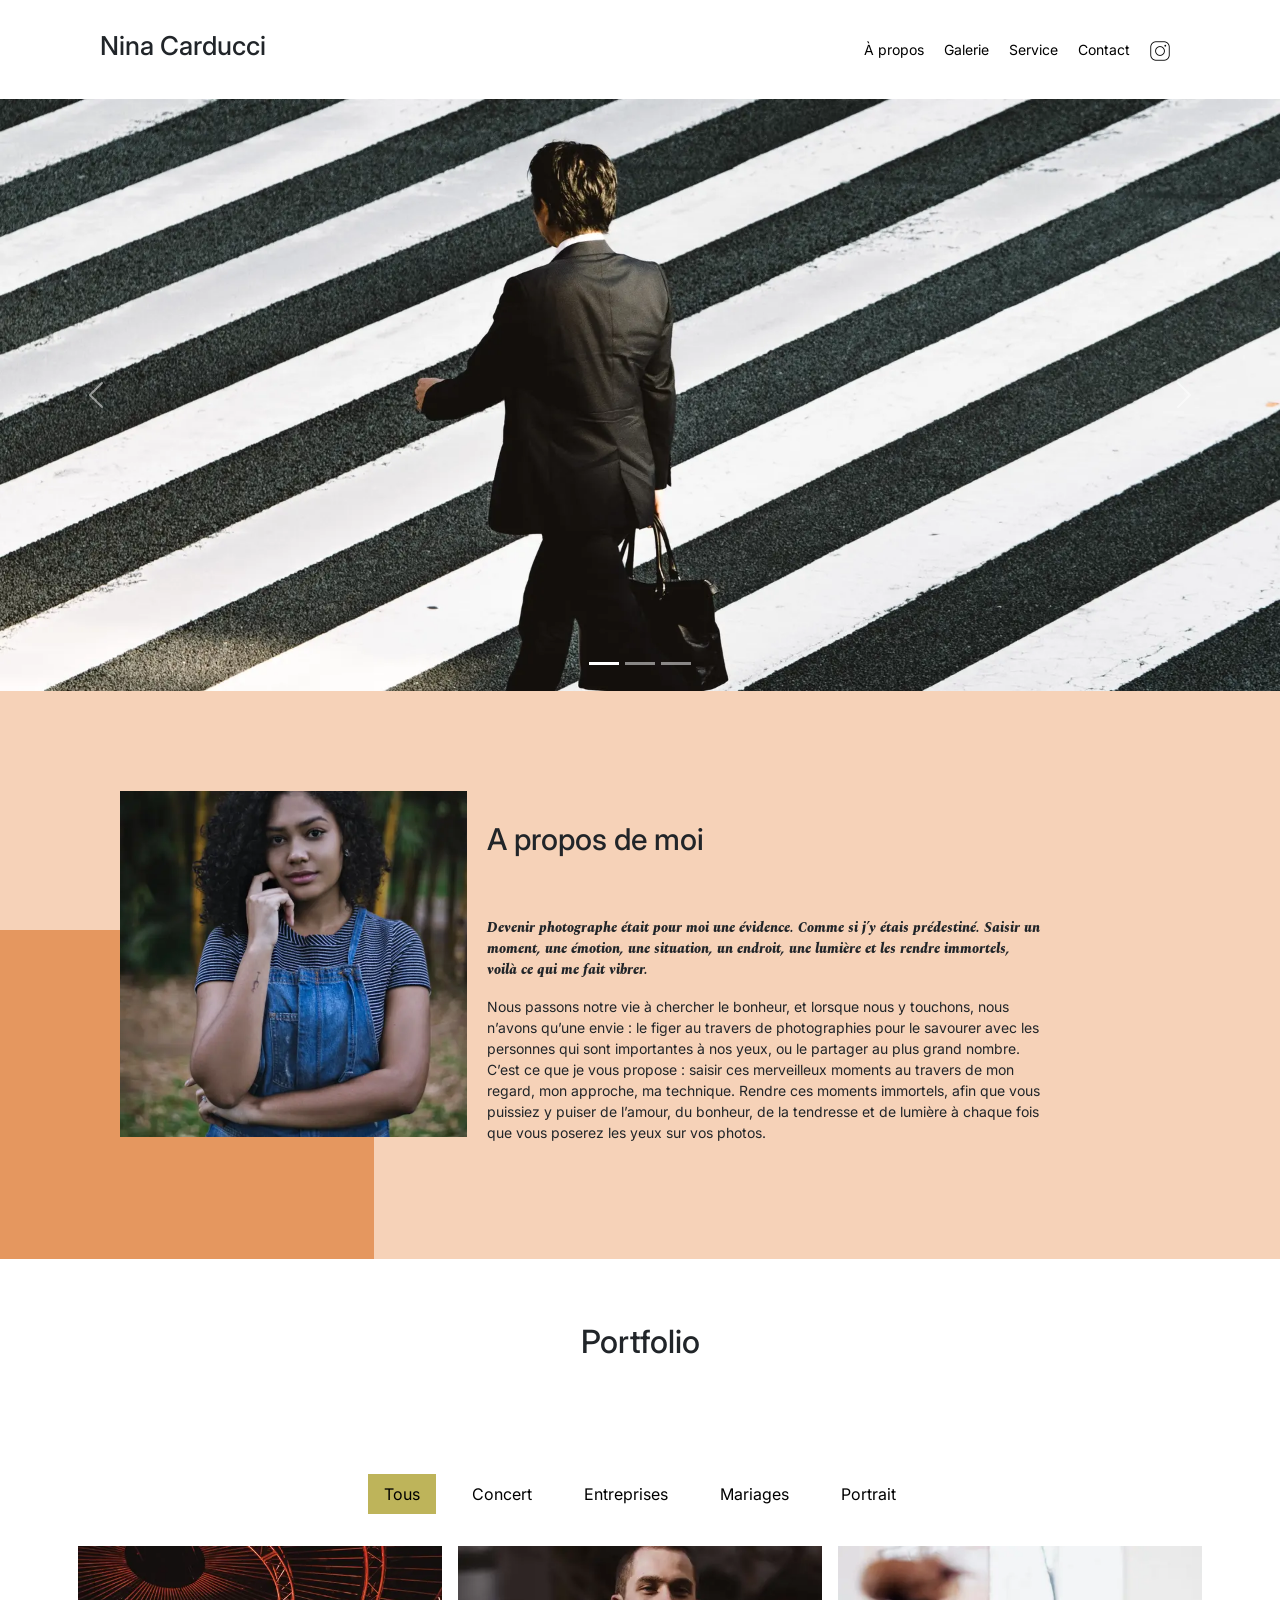
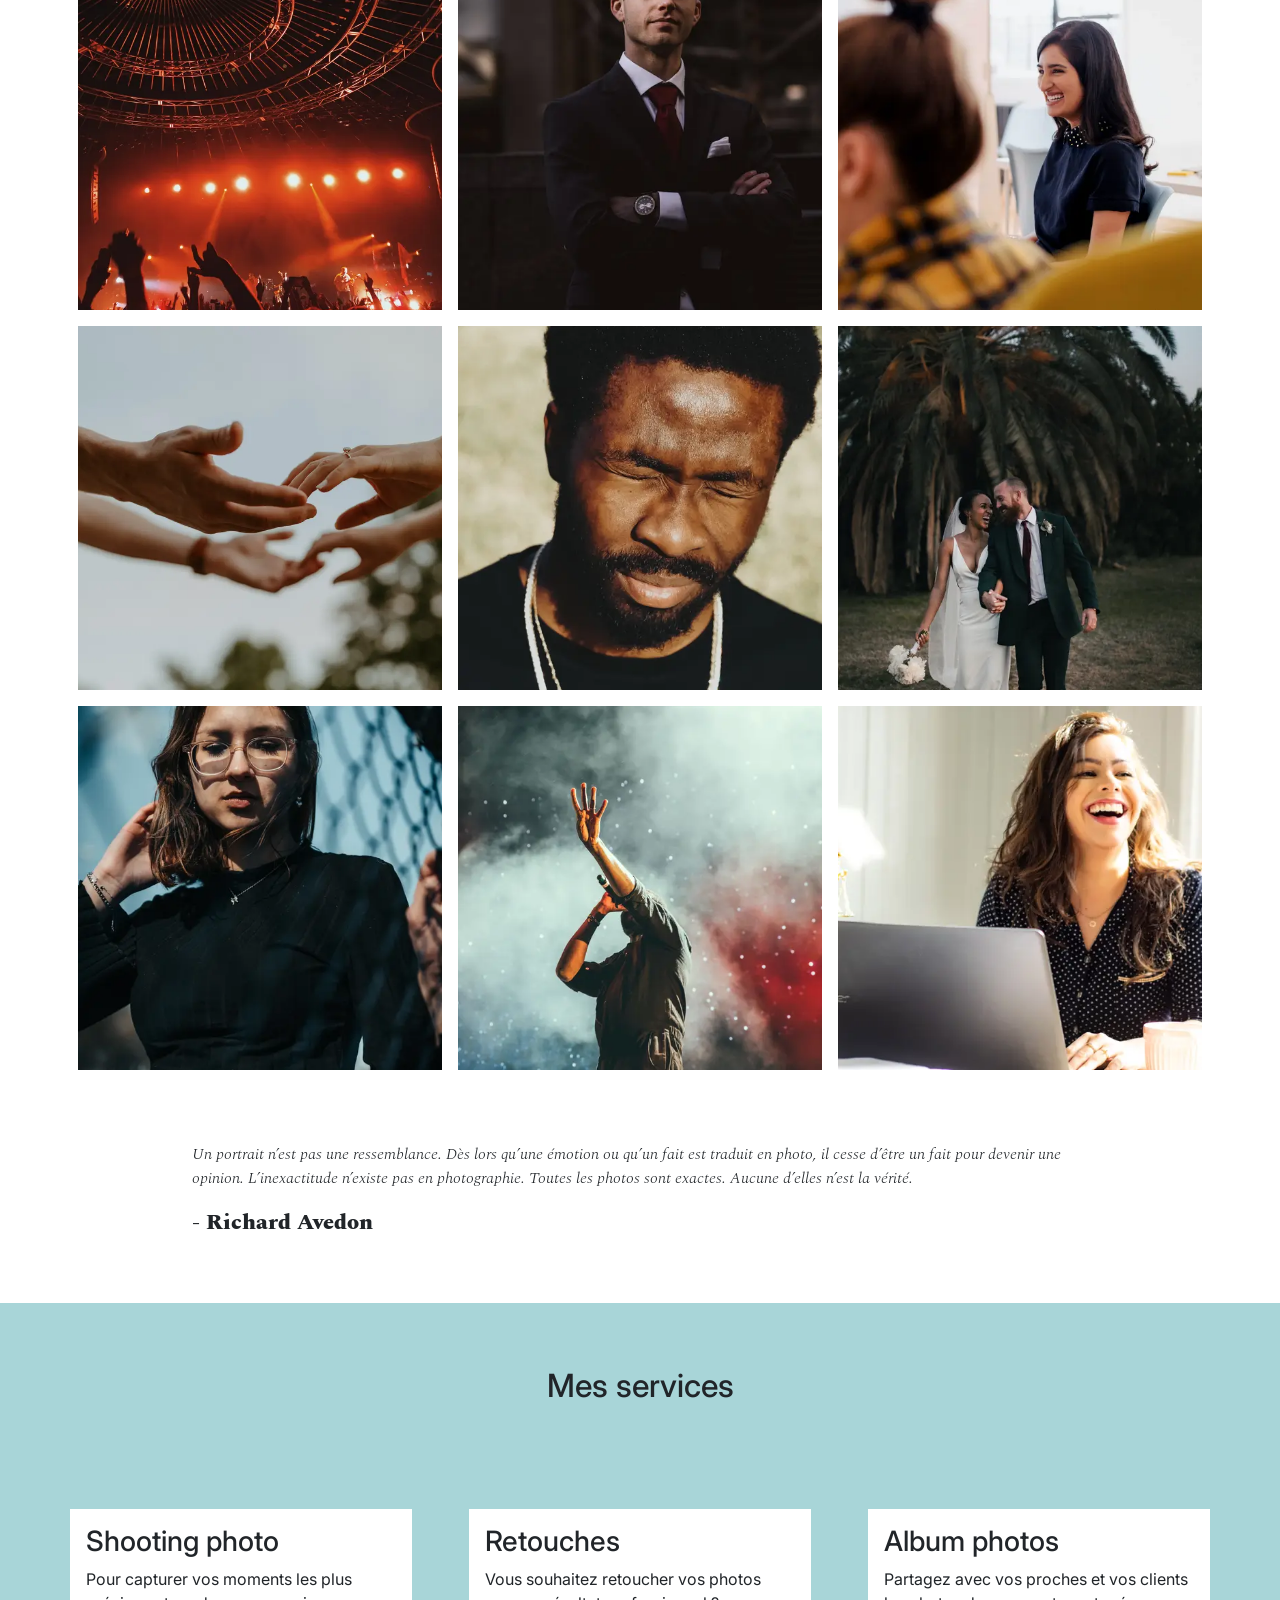
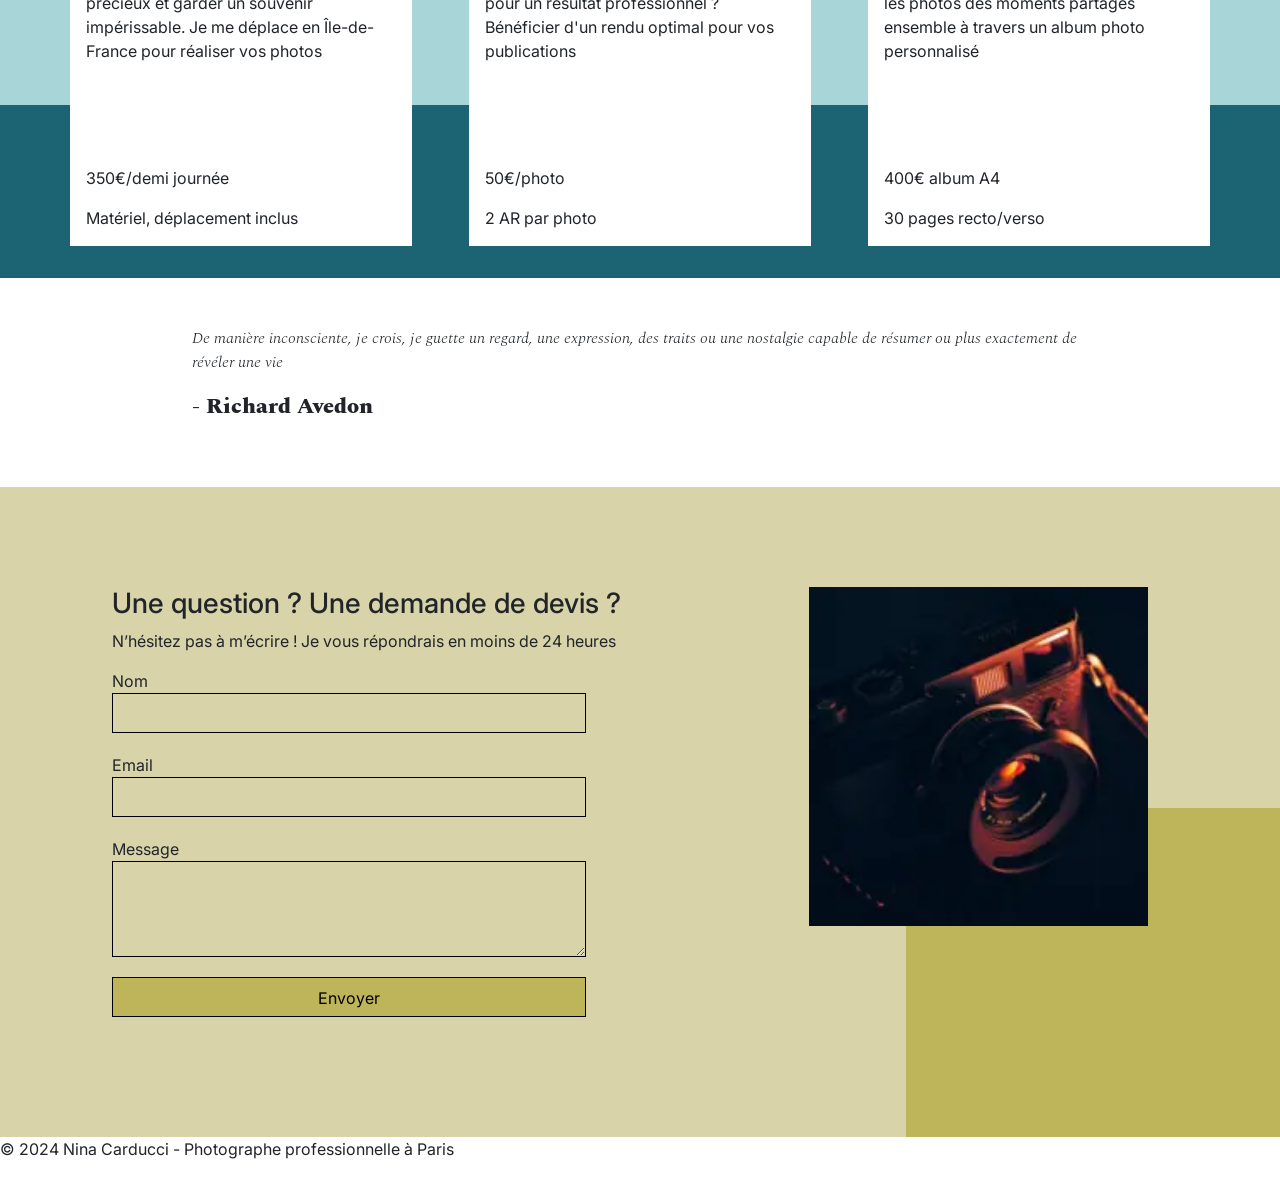
==== index.html @ 39715ab3 "Restructuration : déplacement du site à la racine + suppression .vscode" ====
<!DOCTYPE html>
<html lang="fr">
<head>
	<meta name="viewport" content="width=device-width, initial-scale=1.0">
	<link rel="stylesheet" href="./assets/bootstrap/bootstrap.min.css">
	<link rel="stylesheet" href="./assets/style.css">
	<link rel="preconnect" href="https://fonts.googleapis.com">
	<link rel="preconnect" href="https://fonts.gstatic.com" crossorigin>
	<link href="https://fonts.googleapis.com/css2?family=Inter&family=Spectral:ital,wght@0,400;1,300;1,400;1,800&display=swap" rel="stylesheet" media="print" onload="this.media='all'">
	<link rel="preload" href="./assets/images/slider/ryoji-iwata-wUZjnOv7t0g-unsplash.webp" as="image" fetchpriority="high">
	<meta charset="UTF-8">
	<title>Nina Carducci  Photographe professionnelle</title>
	<meta name="description" content="Nina Carducci, photographe professionnelle à Paris. Portraits, mariages, événements et shooting photo en Île-de-France. Devis gratuit.">
	<script src="./assets/bootstrap/bootstrap.bundle.min.js" defer></script>
	<script src="https://code.jquery.com/jquery-3.4.1.min.js" integrity="sha256-CSXorXvZcTkaix6Yvo6HppcZGetbYMGWSFlBw8HfCJo=" crossorigin="anonymous" defer></script>
	<script src="./assets/maugallery.js" defer></script>
	<script src="./assets/scripts.js" defer></script>
</head>
<body>
<header class="top-header">
	<h1 class="name">Nina Carducci</h1>
	<nav class="nav">   
		<ul>
			<li><a href="#about">À propos</a></li>
			<li><a href="#gallery">Galerie</a></li>
			<li><a href="#services">Service</a></li>
			<li><a href="#contact">Contact</a></li>
			<li><a class="social-link" href="https://www.instagram.com/ninacarducci.photo/?hl=fr" target="_blank"><img src="assets/images/instagram.png" alt="Instagram de Nina Carducci"></a></li>
		</ul>
	</nav>
</header>
<main>
<section id="header" aria-label="Bannière principale">

	<div id="carouselExampleIndicators" class="carousel slide" data-bs-ride="carousel">
		<div class="carousel-indicators">
			<button type="button" data-bs-target="#carouselExampleIndicators" data-bs-slide-to="0" class="active" aria-current="true" aria-label="Slide 1"></button>
			<button type="button" data-bs-target="#carouselExampleIndicators" data-bs-slide-to="1" aria-label="Slide 2"></button>
			<button type="button" data-bs-target="#carouselExampleIndicators" data-bs-slide-to="2" aria-label="Slide 3"></button>
		</div>
		<div class="carousel-inner">
			<div class="carousel-item active">
				<img src="./assets/images/slider/ryoji-iwata-wUZjnOv7t0g-unsplash.webp" width="1920" height="888" class="d-block w-100" alt="Photographe en action lors d'un événement" fetchpriority="high">
			</div>
			<div class="carousel-item">
				<img src="./assets/images/slider/nicholas-green-nPz8akkUmDI-unsplash.webp" width="1920" height="888" class="d-block w-100" alt="Séance photo professionnelle en lumière naturelle">
			</div>
			<div class="carousel-item">
				<img src="./assets/images/slider/edward-cisneros-3_h6-1NPDGw-unsplash.webp" width="1920" height="887" class="d-block w-100" alt="Portrait capturé lors d'un shooting photo">
			</div>
		</div>
		<button class="carousel-control-prev" type="button" data-bs-target="#carouselExampleIndicators" data-bs-slide="prev">
			<span class="carousel-control-prev-icon" aria-hidden="true"></span>
			<span class="visually-hidden">Previous</span>
		</button>
		<button class="carousel-control-next" type="button" data-bs-target="#carouselExampleIndicators" data-bs-slide="next">
			<span class="carousel-control-next-icon" aria-hidden="true"></span>
			<span class="visually-hidden">Next</span>
		</button>
	</div>
</section>
<section id="about" aria-labelledby="about-title">
	<div class="picture left">
				<img src="./assets/images/nina.webp" alt="Nina Carducci, photographe professionnelle" loading="lazy">
	</div>
	<div id="about-me">
		<h2 id="about-title" class="about-me__title">A propos de moi</h2>
		<p class="about-me__introduction">Devenir photographe était pour moi une évidence. Comme si j’y étais prédestiné. Saisir un moment, une émotion, une situation, un endroit, une lumière et les rendre immortels, voilà ce qui me fait vibrer.</p>
		<p>Nous passons notre vie à chercher le bonheur, et lorsque nous y touchons, nous n’avons qu’une envie : le figer au travers de photographies pour le savourer avec les personnes qui sont importantes à nos yeux, ou le partager au plus grand nombre.
			C’est ce que je vous propose : saisir ces merveilleux moments au travers de mon regard, mon approche, ma technique. Rendre ces moments immortels, afin que vous puissiez y puiser de l’amour, du bonheur, de la tendresse et de lumière à chaque fois que vous poserez les yeux sur vos photos.</p>
	</div>
</section>
<section id="gallery" aria-labelledby="gallery-title">
	<h2 id="gallery-title" class="title">Portfolio</h2>
	<div class="container py-3">
		<div class="gallery" style="display: none">
			<img data-gallery-tag="Concert" class="gallery-item" src="./assets/images/gallery/concerts/aaron-paul-wnX-fXzB6Cw-unsplash.webp" alt="Photo de concert prise par Nina Carducci" loading="lazy"/>
			<img data-gallery-tag="Entreprises" class="gallery-item" src="./assets/images/gallery/entreprise/ali-morshedlou-WMD64tMfc4k-unsplash.webp" alt="Portrait professionnel en entreprise" loading="lazy"/>
			<img data-gallery-tag="Entreprises" class="gallery-item" src="./assets/images/gallery/entreprise/jason-goodman-tHO1_OuKbg0-unsplash.webp" alt="Shooting photo corporate" loading="lazy"/>
			<img data-gallery-tag="Mariages" class="gallery-item" src="./assets/images/gallery/mariage/hannah-busing-RvF2R_qMpRk-unsplash.webp" alt="Photo de mariage capturée par Nina Carducci" loading="lazy"/>
			<img data-gallery-tag="Portrait" class="gallery-item" src="./assets/images/gallery/portraits/ade-tunji-rVkhWWZFAtQ-unsplash.webp" alt="Portrait artistique en studio" loading="lazy"/>
			<img data-gallery-tag="Mariages" class="gallery-item" src="./assets/images/gallery/mariage/jakob-owens-SiniLJkXhMc-unsplash.webp" alt="Moments de bonheur lors d'un mariage" loading="lazy"/>
			<img data-gallery-tag="Portrait" class="gallery-item" src="./assets/images/gallery/portraits/nino-van-prattenburg--443cl1uR_8-unsplash.webp" alt="Portrait expressif en lumière naturelle" loading="lazy"/>
			<img data-gallery-tag="Concert" class="gallery-item" src="./assets/images/gallery/concerts/austin-neill-hgO1wFPXl3I-unsplash.webp" alt="Ambiance d'un concert en photographie" loading="lazy"/>
			<img data-gallery-tag="Entreprises" class="gallery-item" src="./assets/images/gallery/entreprise/mateus-campos-felipe-Fsgzm8N0hIY-unsplash.webp" alt="Portrait d'entrepreneur professionnel" loading="lazy"/>
		</div>
	</div>
	<div class="quote">
		<figure>
			<blockquote>
				<p class="quote__text">Un portrait n’est pas une ressemblance. Dès lors qu’une émotion ou qu’un fait est traduit en photo, il cesse d’être un fait pour devenir une opinion. L’inexactitude n’existe pas en photographie. Toutes les photos sont exactes. Aucune d’elles n’est la vérité.</p>
			</blockquote>
			<figcaption class="quote__author">- Richard Avedon</figcaption>
		</figure>
	</div>
</section>
<section id="services" aria-labelledby="services-title">
	<h2 id="services-title" class="title">Mes services</h2>
	<div class="container">
		<div class="service">
			<div class="service__description">
				<h3>Shooting photo</h3>
				<p>Pour capturer vos moments les plus précieux et garder un souvenir impérissable. Je me déplace en Île-de-France pour réaliser vos photos</p>
			</div>
			<div class="service__price">
			<p class="service__price-title">350€/demi journée</p>
				<span>Matériel, déplacement inclus</span>
			</div>

		</div>
		<div class="service">
			<div class="service__description">
				<h3>Retouches</h3>
				<p>Vous souhaitez retoucher vos photos pour un résultat professionnel ? Bénéficier d'un rendu optimal pour vos publications</p>
			</div>
			<div class="service__price">
				<p class="service__price-title">50€/photo</p>
				<span>2 AR par photo</span>
			</div>
		</div>
		<div class="service">
			<div class="service__description">
				<h3>Album photos</h3>
				<p>Partagez avec vos proches et vos clients les photos des moments partagés ensemble à travers un album photo personnalisé</p>
			</div>
			<div class="service__price">
				<p class="service__price-title">400€ album A4</p>
				<span>30 pages recto/verso</span>
			</div>
		</div>
	</div>
</section>
<section class="quote" aria-label="Citation">
	<figure>
		<blockquote>
			<p class="quote__text">De manière inconsciente, je crois, je guette un regard, une expression, des traits ou une nostalgie capable de résumer ou plus exactement de révéler une vie</p>
		</blockquote>
		<figcaption class="quote__author">- Richard Avedon</figcaption>
	</figure>
</section>
<section id="contact" aria-labelledby="contact-title">
	<div class="container">
		<div class="form-container">
			<h3 id="contact-title">Une question ? Une demande de devis ?</h3>
			<p> N’hésitez pas à m’écrire ! Je vous répondrais en moins de 24 heures</p>
			<form action="" method="post">
				<label for="nom">Nom</label>
				<input type="text" name="nom" id="nom">
				<label for="email">Email</label>
				<input type="email" name="email" id="email">
				<label for="message">Message</label>
				<textarea name="message" id="message" cols="30" rows="10"></textarea>
				<input type="submit" value="Envoyer"/>
			</form>
		</div>
		<div class="picture right">
			<img src="./assets/images/camera.webp" alt="" loading="lazy">
		</div>
	</div>
</section>
</main>
<footer class="footer">
	<p>&copy; 2024 Nina Carducci - Photographe professionnelle à Paris</p>
</footer>
</body>
</html>
---- assets/style.css ----
body {
	max-width: 1920px;
	margin: auto;
}
* {
	font-family: 'Inter';
	font-style: normal;
}
.carousel-item img {
	height: auto;
}
.top-header {
	background-color: white;
	position: sticky;
	top:0;
	z-index: 1000;
	display: flex;
	justify-content: space-between;
	padding-inline: 100px;
	padding-block: 30px;
	align-items: center;
}

.top-header .name {
	font-size: 26px;
}

.nav ul {
	display: flex;
	list-style-type: none;
	font-size: 14px;
	margin-bottom: 0;
}

.nav li {
	padding-inline: 10px;
}

.nav a {
	text-decoration: none;
	color: #000
}

.social-link img {
	width: 20px;
}

#about {
	display: flex;
	background-color: #F6D2B8;
	padding-inline: 100px;
	padding-block: 100px;
	position: relative;
}

.picture.left::before {
	content: ' ';
	background-color: #E5975F;
	width: 374px;
	height: 329px;
	position: absolute;
	bottom: 0;
	left: 0;
	z-index: -1;
}

.picture {
	flex: 1;
	margin: 0 20px;
	z-index: 0;
}

.picture img {
	width: 100%;

}
#about-me {
	flex: 2
}
.about-me__title {
	margin-top: 1em;
	margin-bottom: 60px;
	font-size: 30px;
}
.about-me__introduction {
	font-family: 'Spectral';
	font-weight: 800;
	font-style: italic;
	width: 60%;
}
#about-me p {
	width: 80%;
	font-size: 14px;
}

#gallery {
	/*	min-height: 100vh; */
}
.title{
	text-align: center;
	padding-block: 2em;
}
.gallery .nav {
	justify-content: center;
}
.nav-pills .nav-link.active, .nav-pills .show > .nav-link {
	color: #000;
	background-color: #BEB45A;
	border-radius:0 ;
}
.nav-pills .nav-link {
	color: #000
}
.item-column {
	position: relative;
	margin-bottom: 0 !important;
	padding: 0;
}
.item-column::after{
	content: "";
	display: block;
	padding-bottom: 100%;

}
.gallery-item {
	position: absolute;
	width: 100%;
	height: 100%;
	object-fit: cover;
	padding: .5em;
}
.mg-prev, .mg-next {
	width: 30px;
	height: 30px;
	border-radius: 00%;
	justify-content: center;
	align-items: center;
	display: flex;
	font-size: 24px;
}

.quote {
	font-family: 'Spectral';
	font-style: italic;
	width: 70%;
	margin: auto;
	padding-block: 3em;
}
.quote__text {
	font-family: Spectral;
	font-style: italic;
	font-weight: 300;

}
.quote__author {
	font-family: Spectral;
	font-weight: 800;
	font-size: 22px;
}

#services {
	margin: auto;
	background-color: #A8D5D8 ;
	position: relative;
}
#services .container::before{
	content: ' ';
	background-color: #1C6474;
	position: absolute;
	width: 100%;
	height: 30%;
	bottom: 0;
	left: 0;
	z-index: 0;
}

#services .container {
	justify-content: space-between;
	display: flex;
	padding : 2em 0;

}

.service {
	background-color: white;
	max-width: 390px;
	width: 30%;
	height: 337px;
	padding: 1em;
	display: flex;
	flex-direction: column;
	justify-content: space-between;
	z-index: 1;
}

#contact {
	margin: auto;
	background-color: #D8D3A8 ;
	position: relative;
	padding-inline: 100px;
	padding-block: 100px;
}

#contact .container {
	display: flex;
}
.picture.right::before {
	content: ' ';
	background-color: #BEB45A;
	width: 374px;
	height: 329px;
	position: absolute;
	bottom: 0;
	right: 0;
	z-index: -1;
}
.form-container {
	flex : 2;

}
form {
	display: flex;
	flex-direction: column;
	width: 70%;
	align-items: flex-start;
}

form input {
	width: 100%;
	background-color: transparent;
	border: solid 1px;
	height: 2.5em;
	margin-bottom: 20px;
}

form textarea {
	width: 100%;
	background-color: transparent;
	border: solid 1px;
	height: 5em;
	line-height: 2.5em;
	font-size: 1.2em;
	margin-bottom: 20px;
}
input[type="submit"] {
	background-color: #BEB45A;
	padding: .5em 1em
}

@media all and (max-width: 1180px) {
	.picture {
		flex : 2;
	}
	#about, #contact .container {
		align-items: center;
	}
	.about-me__title {
		margin-top: 0;
		margin-bottom: 1em;
	}
	#about-me h6, #about-me p {
		width: 100%;
	}
}

@media all and (max-width: 1000px) {
	#about{
		flex-direction: column;

	}
	.picture {
		width: 50%;
	}
	.picture.left::before {
		width: 100%;
		height: 30%;
		position: absolute;
		bottom: auto;
		top: 0;
		left: 0;
		z-index: -1;
	}
	.about-me__title{
		text-align: center;
		margin-top: 1em;
	}
	#services .container {
		flex-direction: column;
	}
	.service {
		width: 100%;
		max-width: 100%;
		height: auto;
		margin: 2em 0
	}
	.service__description{
		margin-bottom: 1em;
	}

	#services .container::before{
		width: 30%;
		height: 100%;
		bottom: 0;
		right: 0;
		left: auto;
		z-index: 0;
	}

	#contact .container {
		flex-direction: column;
	}
	#contact .picture.right {
		margin-top: 1em;
	}
	.picture.right::before {
		width: 100%;
		height: 30%;
		position: absolute;
		bottom: 0;
		right: 0;
		z-index: -1;
	}
}

@media all and (max-width: 650px) {
	.top-header {
		flex-direction: column;
		padding-inline: 0;
	}
	.top-header .nav, .top-header .nav ul {
		width: 100%;
		padding: 0 0 0 0;
	}
	.top-header .nav li {
		flex: 1;
		padding-block: 1em;
		text-align: center;
	}
	.picture.left::before, .picture.right::before {
		height: 150px;
	}
	#services .container {
		align-items: center;
	}
	.service {
		max-width: 90%;
	}
	#about, #contact {
		padding-inline: 2em;
		padding-block: 2em;
	}
	form {
		width: 100%;
	}
	.picture {
		width: 80%;
	}
}
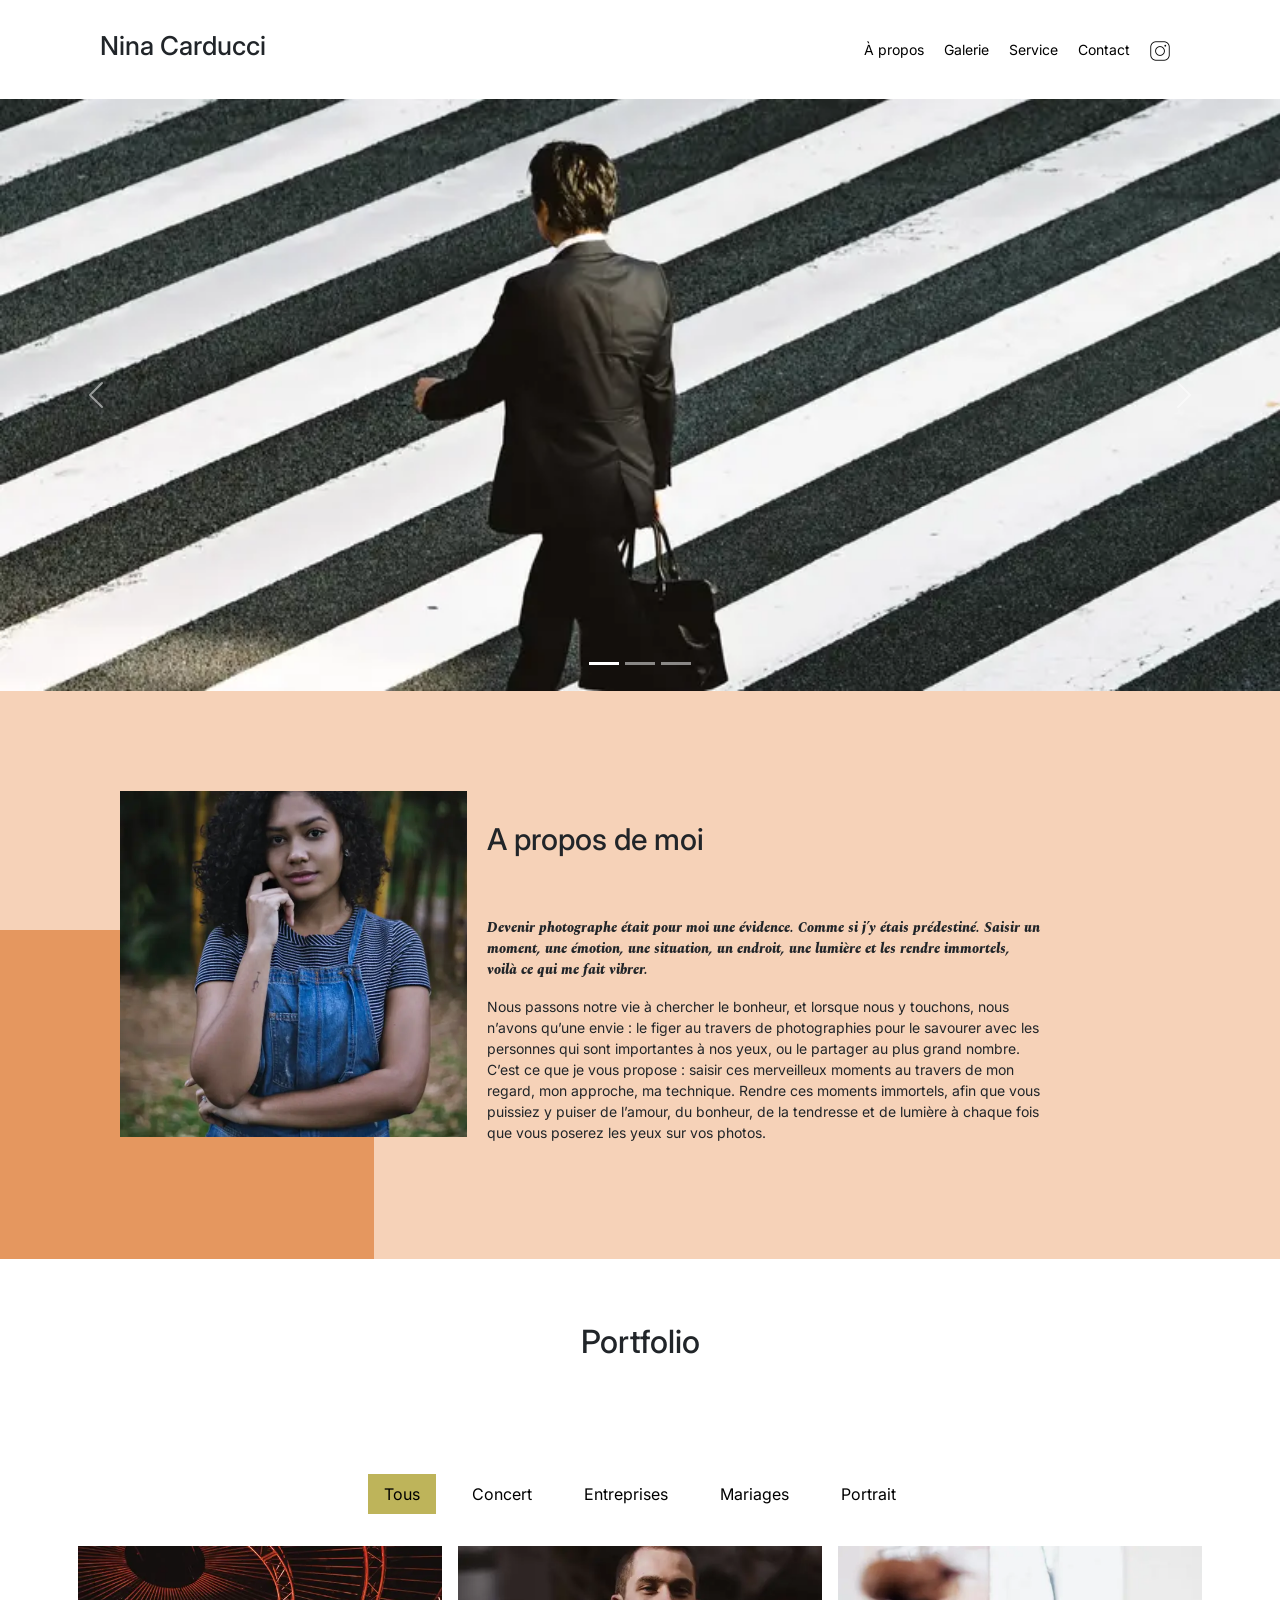
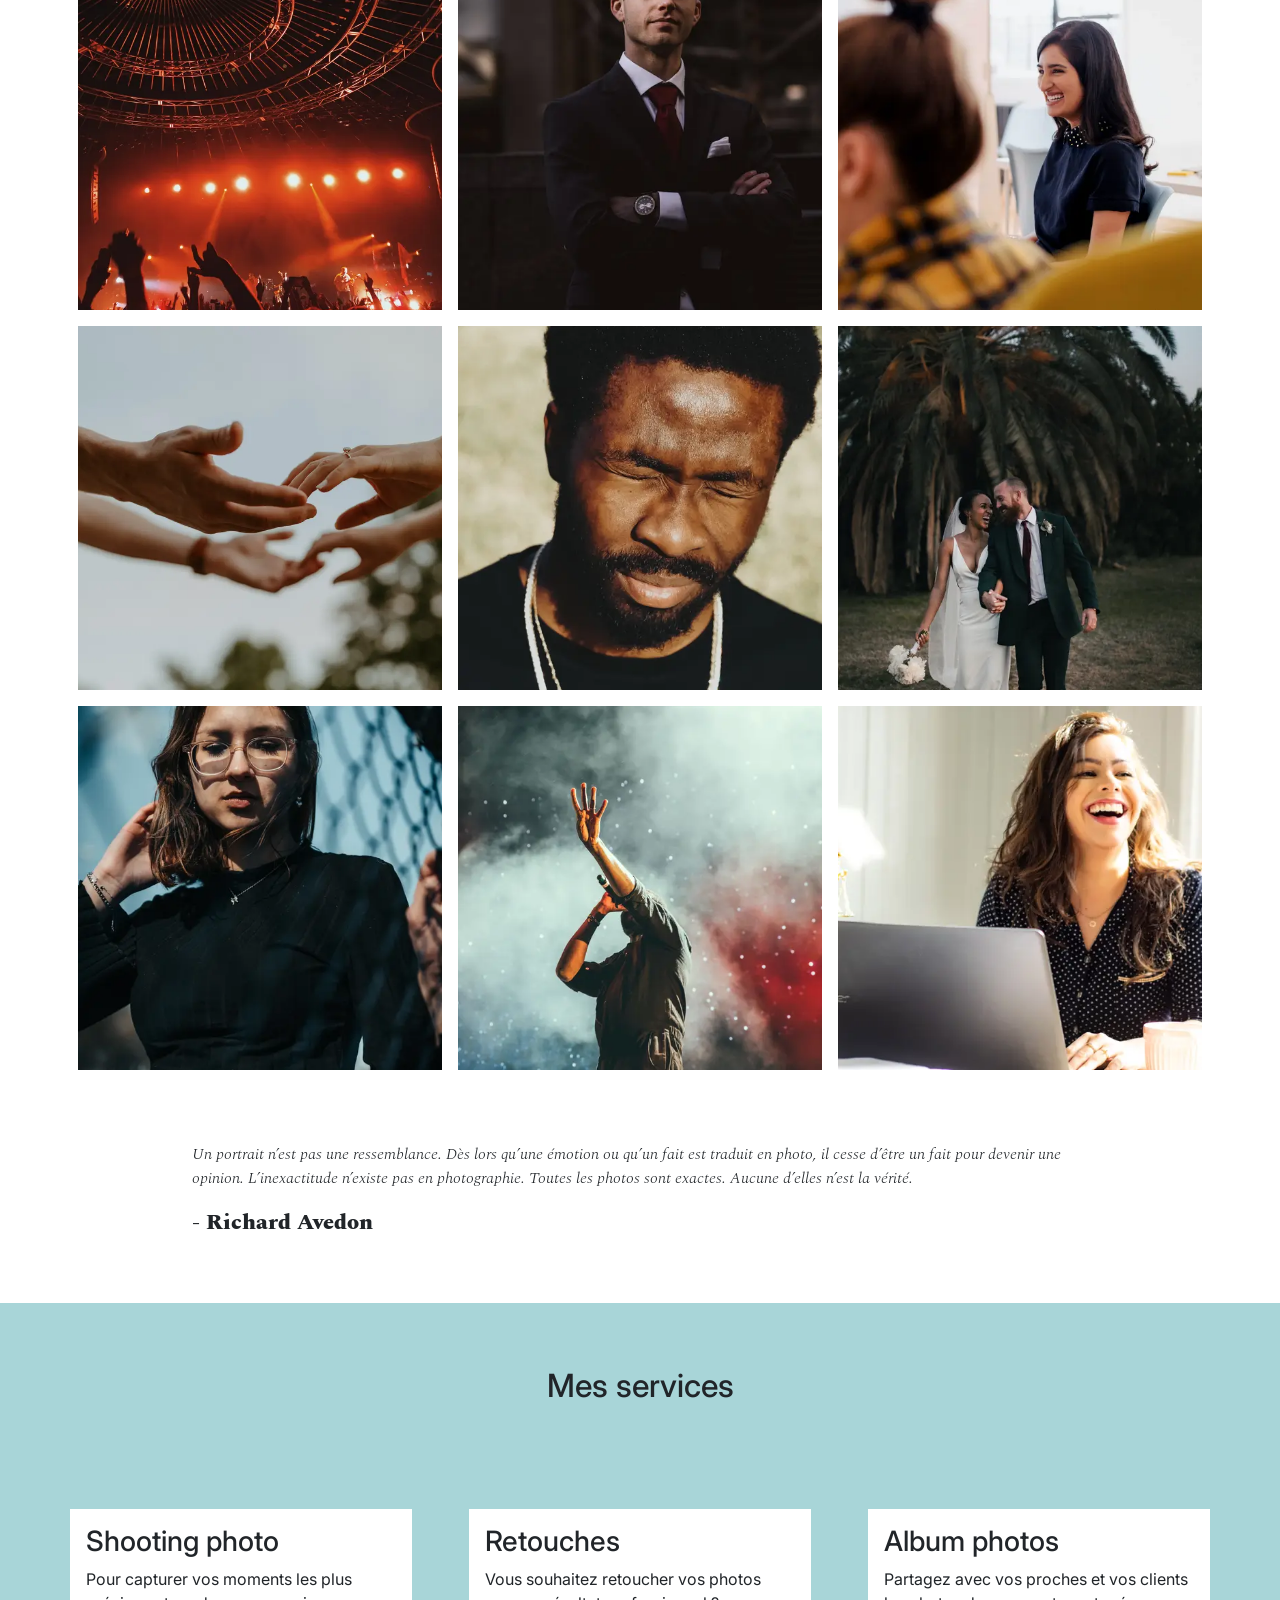
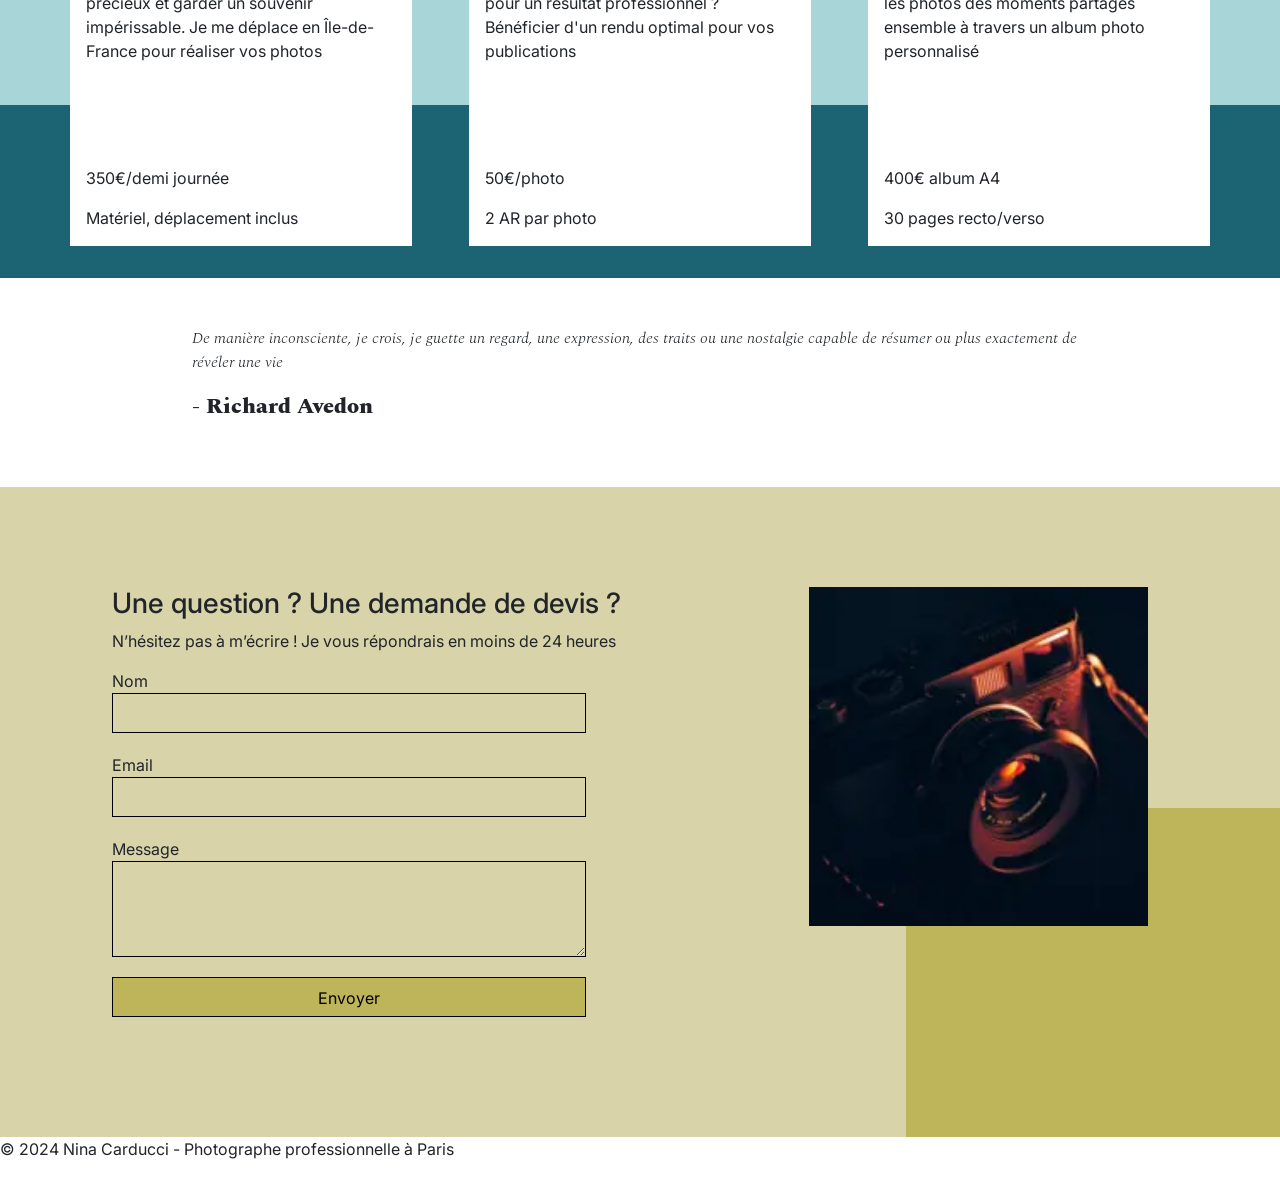
==== commit 1ba4acb3: "augmentation de la performance" ====
--- a/index.html
+++ b/index.html
@@ -9,10 +9,40 @@
 	<link href="https://fonts.googleapis.com/css2?family=Inter&family=Spectral:ital,wght@0,400;1,300;1,400;1,800&display=swap" rel="stylesheet" media="print" onload="this.media='all'">
 	<link rel="preload" href="./assets/images/slider/ryoji-iwata-wUZjnOv7t0g-unsplash.webp" as="image" fetchpriority="high">
 	<meta charset="UTF-8">
-	<title>Nina Carducci  Photographe professionnelle</title>
+	<title>Nina Carducci - Photographe professionnelle en Île-de-France</title>
 	<meta name="description" content="Nina Carducci, photographe professionnelle à Paris. Portraits, mariages, événements et shooting photo en Île-de-France. Devis gratuit.">
+	<meta name="robots" content="index, follow">
+	<meta property="og:type" content="website">
+	<meta property="og:url" content="https://angegabrieliliesyvainonangaouk-prog.github.io/photographe-website-/">
+	<meta property="og:title" content="Nina Carducci - Photographe professionnelle en Île-de-France">
+	<meta property="og:description" content="Nina Carducci, photographe professionnelle à Paris. Portraits, mariages, événements et shooting photo en Île-de-France. Devis gratuit.">
+	<meta property="og:image" content="./assets/images/nina.webp">
+	<meta property="og:locale" content="fr_FR">
+	<meta name="twitter:card" content="summary_large_image">
+	<meta name="twitter:title" content="Nina Carducci - Photographe professionnelle en Île-de-France">
+	<meta name="twitter:description" content="Nina Carducci, photographe professionnelle à Paris. Portraits, mariages, événements et shooting photo en Île-de-France. Devis gratuit.">
+	<meta name="twitter:image" content="./assets/images/nina.webp">
+	<script type="application/ld+json">
+	{
+		"@context": "https://schema.org",
+		"@type": "ProfessionalService",
+		"name": "Nina Carducci",
+		"description": "Photographe professionnelle à Paris. Portraits, mariages, événements et shooting photo en Île-de-France.",
+		"url": "https://angegabrieliliesyvainonangaouk-prog.github.io/photographe-website-/",
+		"image": "./assets/images/nina.webp",
+		"priceRange": "50€ - 400€",
+		"address": {
+			"@type": "PostalAddress",
+			"addressLocality": "Paris",
+			"addressCountry": "FR"
+		},
+		"areaServed": "Île-de-France",
+		"serviceType": ["Photographie", "Retouches photo", "Album photo"],
+		"sameAs": "https://www.instagram.com/ninacarducci.photo/?hl=fr"
+	}
+	</script>
+	<script src="https://code.jquery.com/jquery-3.4.1.min.js" integrity="sha256-CSXorXvZcTkaix6Yvo6HppcZGetbYMGWSFlBw8HfCJo=" crossorigin="anonymous" defer></script>
 	<script src="./assets/bootstrap/bootstrap.bundle.min.js" defer></script>
-	<script src="https://code.jquery.com/jquery-3.4.1.min.js" integrity="sha256-CSXorXvZcTkaix6Yvo6HppcZGetbYMGWSFlBw8HfCJo=" crossorigin="anonymous" defer></script>
 	<script src="./assets/maugallery.js" defer></script>
 	<script src="./assets/scripts.js" defer></script>
 </head>
@@ -25,7 +55,7 @@
 			<li><a href="#gallery">Galerie</a></li>
 			<li><a href="#services">Service</a></li>
 			<li><a href="#contact">Contact</a></li>
-			<li><a class="social-link" href="https://www.instagram.com/ninacarducci.photo/?hl=fr" target="_blank"><img src="assets/images/instagram.png" alt="Instagram de Nina Carducci"></a></li>
+			<li><a class="social-link" href="https://www.instagram.com/ninacarducci.photo/?hl=fr" target="_blank" rel="noopener noreferrer"><img src="assets/images/instagram.png" alt="Instagram de Nina Carducci"></a></li>
 		</ul>
 	</nav>
 </header>
@@ -40,7 +70,7 @@
 		</div>
 		<div class="carousel-inner">
 			<div class="carousel-item active">
-				<img src="./assets/images/slider/ryoji-iwata-wUZjnOv7t0g-unsplash.webp" width="1920" height="888" class="d-block w-100" alt="Photographe en action lors d'un événement" fetchpriority="high">
+				<img src="./assets/images/slider/ryoji-iwata-wUZjnOv7t0g-unsplash.webp" width="800" height="370" class="d-block w-100" alt="Photographe en action lors d'un événement" fetchpriority="high">
 			</div>
 			<div class="carousel-item">
 				<img src="./assets/images/slider/nicholas-green-nPz8akkUmDI-unsplash.webp" width="1920" height="888" class="d-block w-100" alt="Séance photo professionnelle en lumière naturelle">
@@ -145,11 +175,11 @@
 			<p> N’hésitez pas à m’écrire ! Je vous répondrais en moins de 24 heures</p>
 			<form action="" method="post">
 				<label for="nom">Nom</label>
-				<input type="text" name="nom" id="nom">
+				<input type="text" name="nom" id="nom" autocomplete="name">
 				<label for="email">Email</label>
-				<input type="email" name="email" id="email">
+				<input type="email" name="email" id="email" autocomplete="email">
 				<label for="message">Message</label>
-				<textarea name="message" id="message" cols="30" rows="10"></textarea>
+				<textarea name="message" id="message" cols="30" rows="10" autocomplete="off"></textarea>
 				<input type="submit" value="Envoyer"/>
 			</form>
 		</div>
--- a/assets/style.css
+++ b/assets/style.css
@@ -109,7 +109,8 @@
 	border-radius:0 ;
 }
 .nav-pills .nav-link {
-	color: #000
+	color: #000;
+	cursor: pointer;
 }
 .item-column {
 	position: relative;
@@ -128,6 +129,7 @@
 	height: 100%;
 	object-fit: cover;
 	padding: .5em;
+	cursor: pointer;
 }
 .mg-prev, .mg-next {
 	width: 30px;
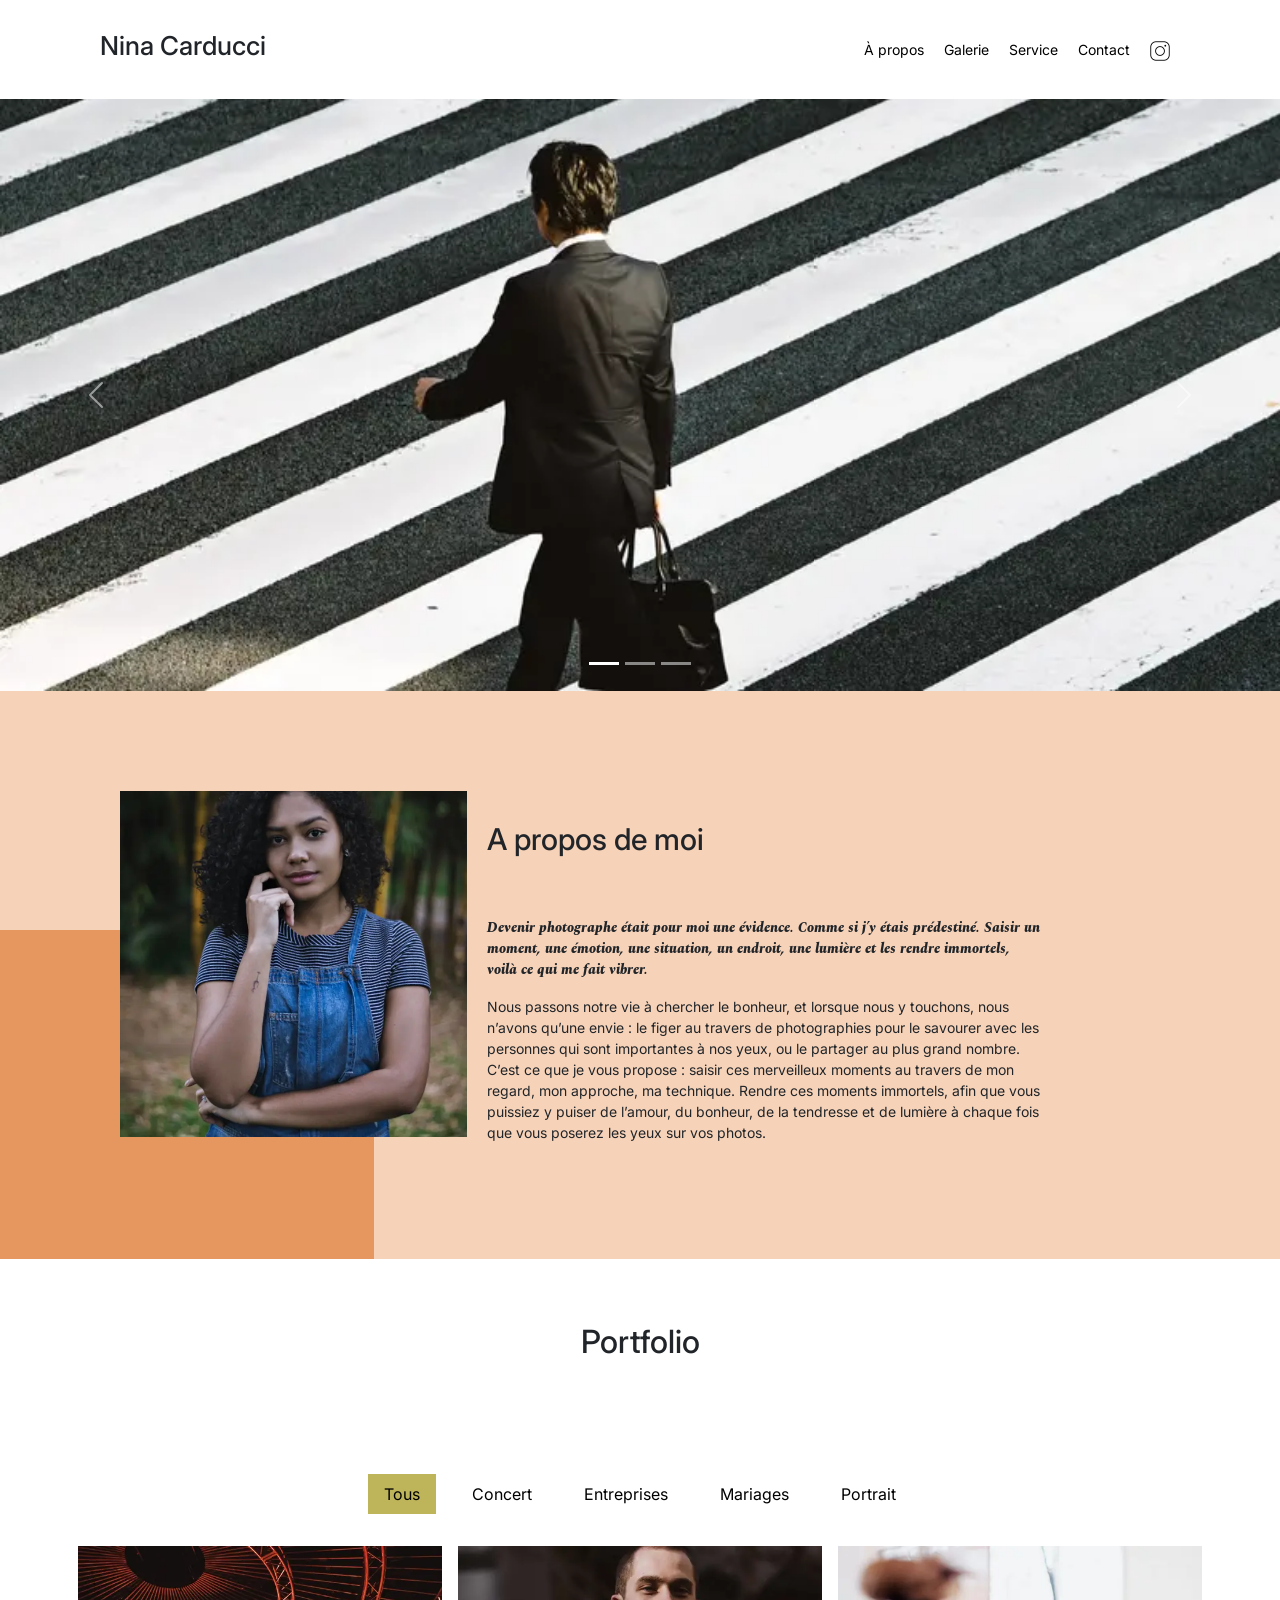
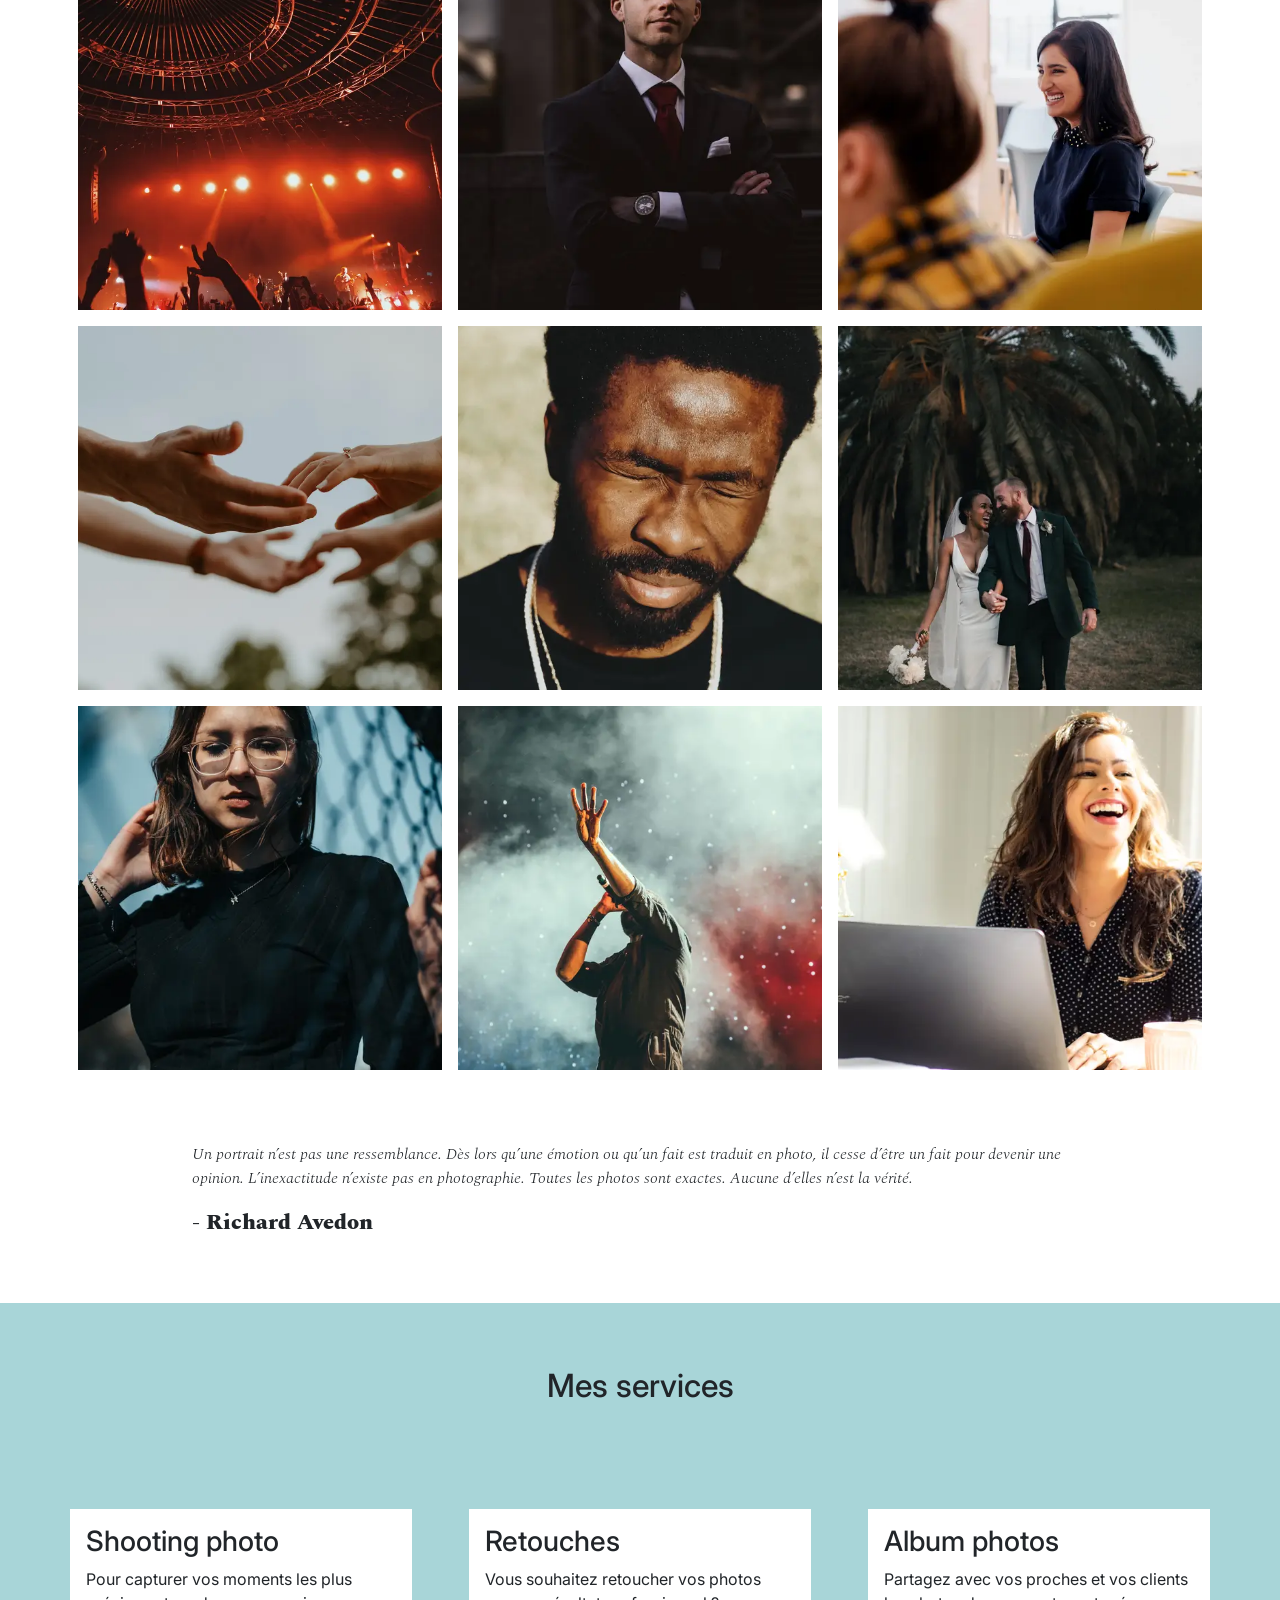
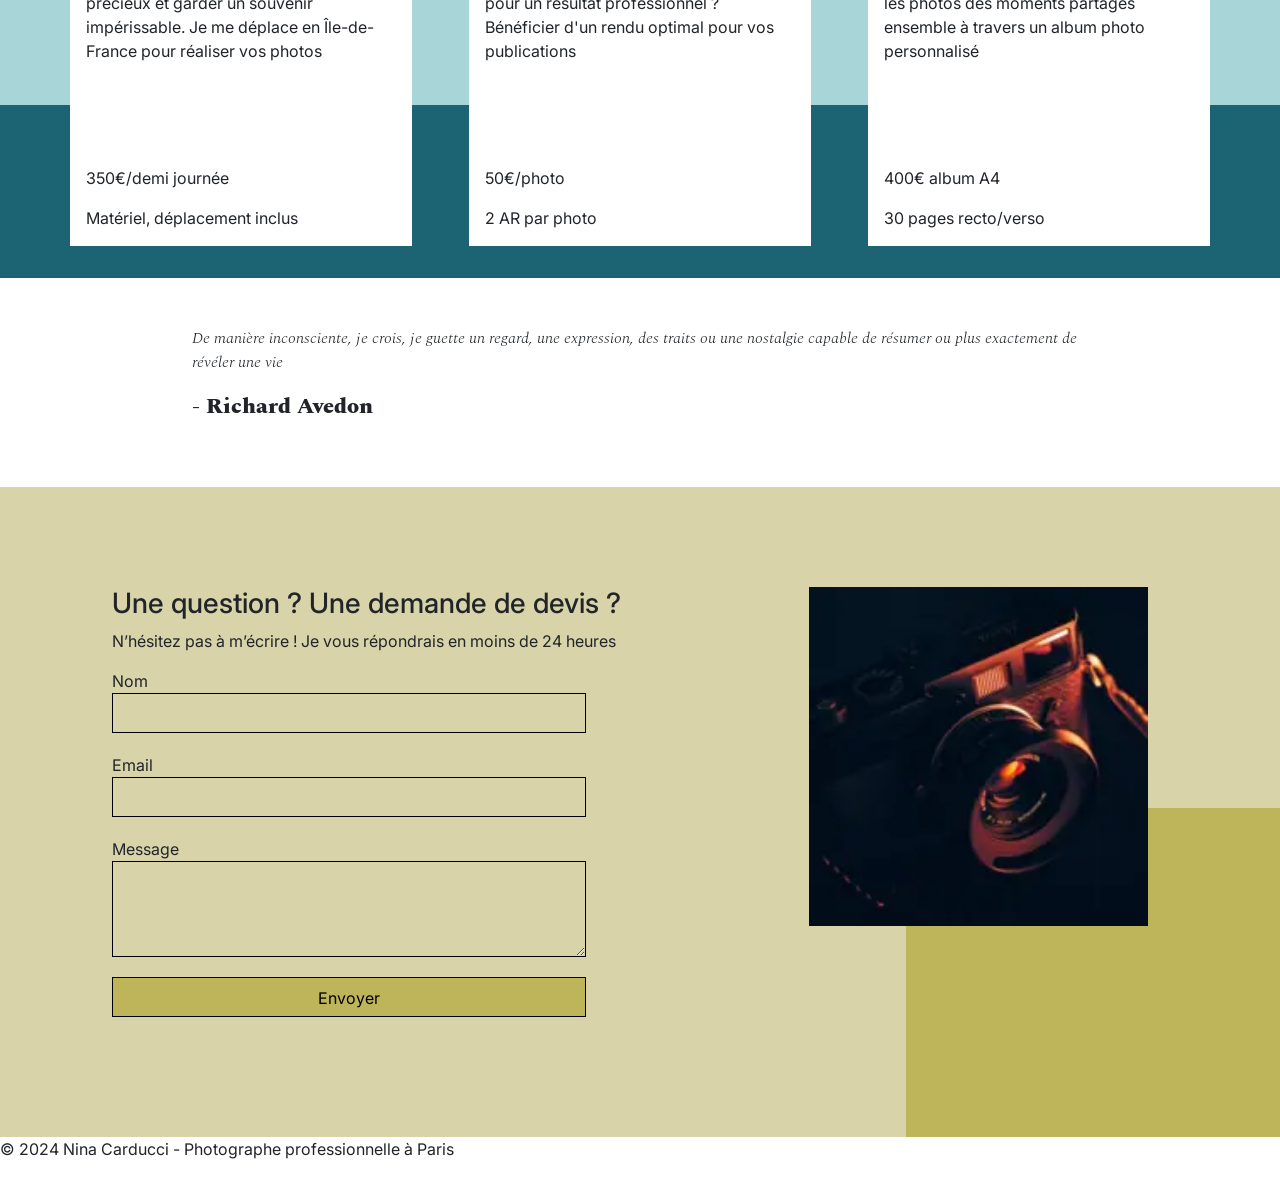
==== commit 27a9ee0e: "mise à jour wave erreurs" ====
--- a/index.html
+++ b/index.html
@@ -16,27 +16,41 @@
 	<meta property="og:url" content="https://angegabrieliliesyvainonangaouk-prog.github.io/photographe-website-/">
 	<meta property="og:title" content="Nina Carducci - Photographe professionnelle en Île-de-France">
 	<meta property="og:description" content="Nina Carducci, photographe professionnelle à Paris. Portraits, mariages, événements et shooting photo en Île-de-France. Devis gratuit.">
-	<meta property="og:image" content="./assets/images/nina.webp">
+	<meta property="og:image" content="https://angegabrieliliesyvainonangaouk-prog.github.io/photographe-website-/assets/images/nina.webp">
 	<meta property="og:locale" content="fr_FR">
 	<meta name="twitter:card" content="summary_large_image">
 	<meta name="twitter:title" content="Nina Carducci - Photographe professionnelle en Île-de-France">
 	<meta name="twitter:description" content="Nina Carducci, photographe professionnelle à Paris. Portraits, mariages, événements et shooting photo en Île-de-France. Devis gratuit.">
-	<meta name="twitter:image" content="./assets/images/nina.webp">
+	<meta name="twitter:image" content="https://angegabrieliliesyvainonangaouk-prog.github.io/photographe-website-/assets/images/nina.webp">
 	<script type="application/ld+json">
 	{
 		"@context": "https://schema.org",
 		"@type": "ProfessionalService",
 		"name": "Nina Carducci",
-		"description": "Photographe professionnelle à Paris. Portraits, mariages, événements et shooting photo en Île-de-France.",
+		"description": "Photographe professionnelle à Bordeaux. Portraits, mariages, événements et shooting photo en Gironde.",
 		"url": "https://angegabrieliliesyvainonangaouk-prog.github.io/photographe-website-/",
-		"image": "./assets/images/nina.webp",
+		"image": "https://angegabrieliliesyvainonangaouk-prog.github.io/photographe-website-/assets/images/nina.webp",
 		"priceRange": "50€ - 400€",
+		"telephone": "+33556677889",
 		"address": {
 			"@type": "PostalAddress",
-			"addressLocality": "Paris",
+			"streetAddress": "68 avenue Alsace-Lorraine",
+			"postalCode": "33200",
+			"addressLocality": "Bordeaux",
 			"addressCountry": "FR"
 		},
-		"areaServed": "Île-de-France",
+		"geo": {
+			"@type": "GeoCoordinates",
+			"latitude": 44.837789,
+			"longitude": -0.57918
+		},
+		"openingHoursSpecification": {
+			"@type": "OpeningHoursSpecification",
+			"dayOfWeek": ["Monday", "Tuesday", "Wednesday", "Thursday", "Friday"],
+			"opens": "10:00",
+			"closes": "19:00"
+		},
+		"areaServed": "Bordeaux",
 		"serviceType": ["Photographie", "Retouches photo", "Album photo"],
 		"sameAs": "https://www.instagram.com/ninacarducci.photo/?hl=fr"
 	}
@@ -79,13 +93,11 @@
 				<img src="./assets/images/slider/edward-cisneros-3_h6-1NPDGw-unsplash.webp" width="1920" height="887" class="d-block w-100" alt="Portrait capturé lors d'un shooting photo">
 			</div>
 		</div>
-		<button class="carousel-control-prev" type="button" data-bs-target="#carouselExampleIndicators" data-bs-slide="prev">
+		<button class="carousel-control-prev" type="button" data-bs-target="#carouselExampleIndicators" data-bs-slide="prev" aria-label="Previous">
 			<span class="carousel-control-prev-icon" aria-hidden="true"></span>
-			<span class="visually-hidden">Previous</span>
 		</button>
-		<button class="carousel-control-next" type="button" data-bs-target="#carouselExampleIndicators" data-bs-slide="next">
+		<button class="carousel-control-next" type="button" data-bs-target="#carouselExampleIndicators" data-bs-slide="next" aria-label="Next">
 			<span class="carousel-control-next-icon" aria-hidden="true"></span>
-			<span class="visually-hidden">Next</span>
 		</button>
 	</div>
 </section>
@@ -184,7 +196,7 @@
 			</form>
 		</div>
 		<div class="picture right">
-			<img src="./assets/images/camera.webp" alt="" loading="lazy">
+			<img src="./assets/images/camera.webp" alt="Appareil photo professionnel de Nina Carducci" loading="lazy">
 		</div>
 	</div>
 </section>
--- a/assets/style.css
+++ b/assets/style.css
@@ -246,6 +246,7 @@
 }
 input[type="submit"] {
 	background-color: #BEB45A;
+	color: #000;
 	padding: .5em 1em
 }
 
